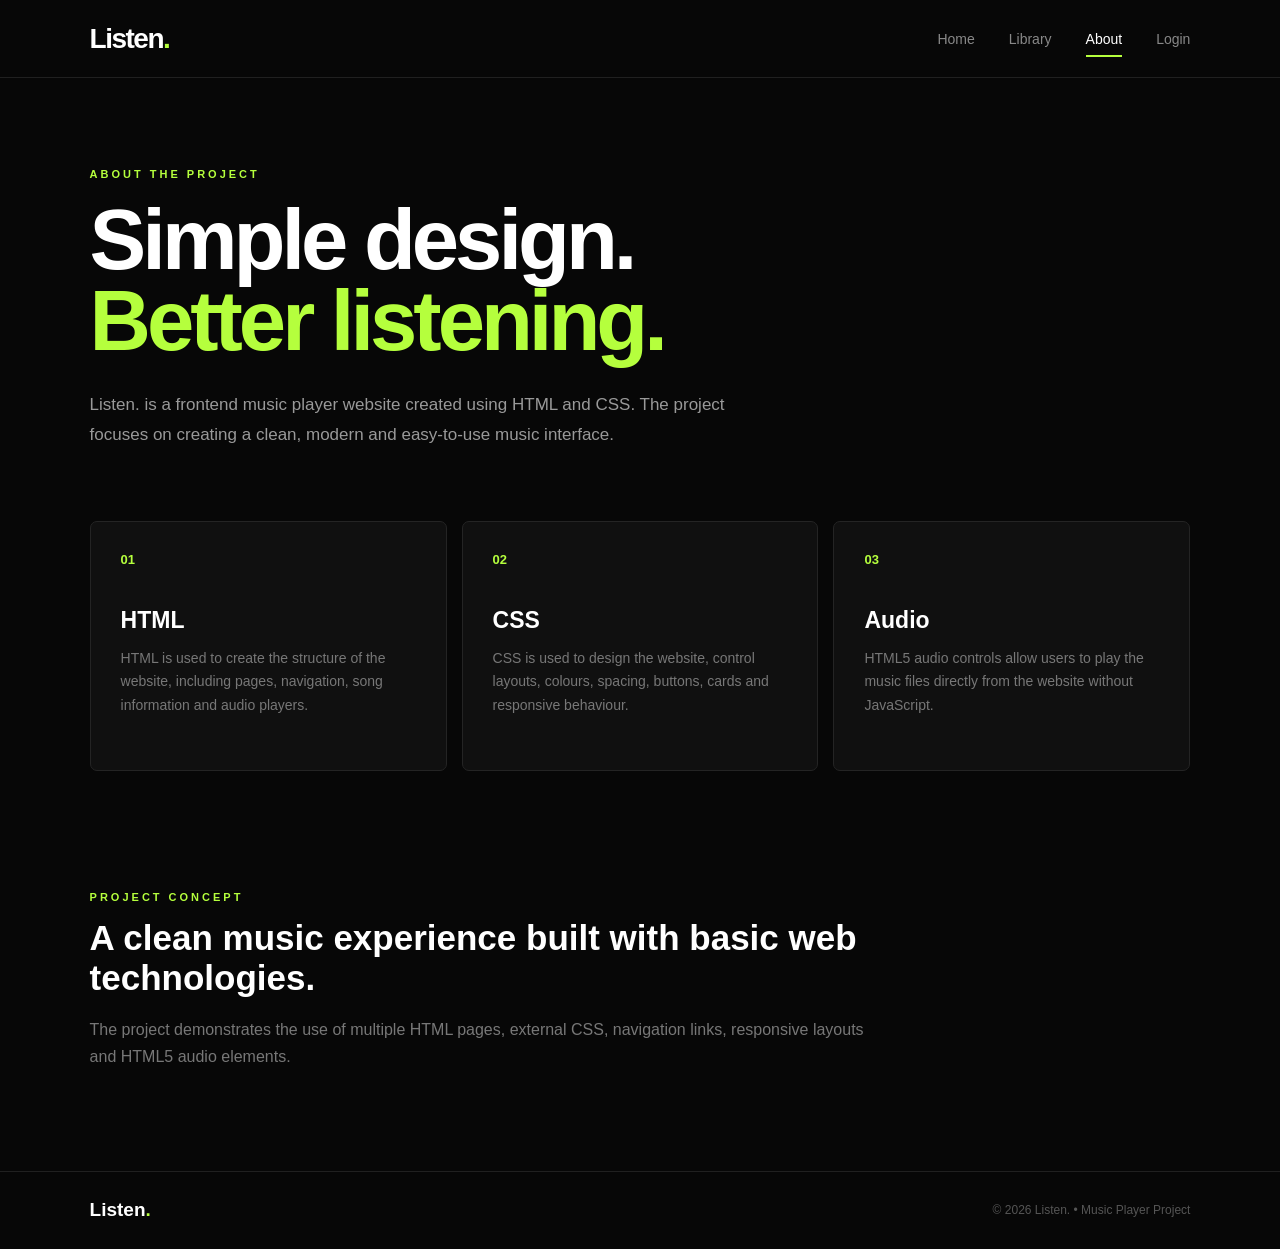
==== about.html @ 172e5a12 "Add files via upload" ====
<!DOCTYPE html>
<html lang="en">
<head>
    <meta charset="UTF-8">
    <meta name="viewport" content="width=device-width, initial-scale=1.0">
    <title>Listen. | About</title>
    <link rel="stylesheet" href="style.css">
</head>

<body>

<header class="header">

    <a href="index.html" class="logo">
        Listen<span>.</span>
    </a>

    <nav class="nav">
        <a href="index.html">Home</a>
        <a href="library.html">Library</a>
        <a href="about.html" class="active">About</a>
        <a href="login.html">Login</a>
    </nav>

</header>


<main class="page">

    <section class="about-hero">

        <p class="eyebrow">ABOUT THE PROJECT</p>

        <h1>
            Simple design.<br>
            <span>Better listening.</span>
        </h1>

        <p>
            Listen. is a frontend music player website created using
            HTML and CSS. The project focuses on creating a clean,
            modern and easy-to-use music interface.
        </p>

    </section>


    <section class="about-grid">

        <div class="about-card">

            <div class="about-icon">01</div>

            <h2>HTML</h2>

            <p>
                HTML is used to create the structure of the website,
                including pages, navigation, song information and
                audio players.
            </p>

        </div>


        <div class="about-card">

            <div class="about-icon">02</div>

            <h2>CSS</h2>

            <p>
                CSS is used to design the website, control layouts,
                colours, spacing, buttons, cards and responsive
                behaviour.
            </p>

        </div>


        <div class="about-card">

            <div class="about-icon">03</div>

            <h2>Audio</h2>

            <p>
                HTML5 audio controls allow users to play the music
                files directly from the website without JavaScript.
            </p>

        </div>

    </section>


    <section class="project-note">

        <p class="section-label">PROJECT CONCEPT</p>

        <h2>
            A clean music experience built
            with basic web technologies.
        </h2>

        <p>
            The project demonstrates the use of multiple HTML pages,
            external CSS, navigation links, responsive layouts and
            HTML5 audio elements.
        </p>

    </section>

</main>


<footer class="footer">

    <div class="footer-logo">
        Listen<span>.</span>
    </div>

    <p>© 2026 Listen. • Music Player Project</p>

</footer>

</body>
</html>
---- style.css ----
/* =========================================
   RESET
========================================= */

* {
    margin: 0;
    padding: 0;
    box-sizing: border-box;
}

html {
    scroll-behavior: smooth;
}

body {
    background: #070707;
    color: #ffffff;
    font-family: Arial, Helvetica, sans-serif;
    min-height: 100vh;
}

a {
    color: inherit;
    text-decoration: none;
}

button,
input {
    font-family: inherit;
}


/* =========================================
   HEADER
========================================= */

.header {
    height: 78px;
    padding: 0 7%;

    display: flex;
    align-items: center;
    justify-content: space-between;

    background: #070707;

    border-bottom: 1px solid #202020;
}

.logo {
    font-size: 28px;
    font-weight: 800;
    letter-spacing: -1.5px;
}

.logo span,
.footer-logo span {
    color: #b5ff3d;
}

.nav {
    display: flex;
    align-items: center;
    gap: 34px;
}

.nav a {
    position: relative;

    color: #888888;

    font-size: 14px;
    font-weight: 500;

    transition: 0.3s;
}

.nav a:hover {
    color: #ffffff;
}

.nav a.active {
    color: #ffffff;
}

.nav a.active::after {
    content: "";

    position: absolute;

    left: 0;
    right: 0;
    bottom: -10px;

    height: 2px;

    background: #b5ff3d;
}


/* =========================================
   COMMON
========================================= */

.eyebrow {
    color: #b5ff3d;

    font-size: 11px;
    font-weight: 700;

    letter-spacing: 3px;
}

.section-label {
    color: #b5ff3d;

    font-size: 11px;
    font-weight: 700;

    letter-spacing: 3px;
}

.page {
    width: 86%;
    max-width: 1250px;

    margin: auto;
}


/* =========================================
   BUTTONS
========================================= */

.btn {
    display: inline-flex;
    align-items: center;
    justify-content: center;

    min-height: 46px;

    padding: 0 24px;

    border-radius: 5px;

    font-size: 13px;
    font-weight: 700;

    transition: 0.3s;
}

.primary {
    background: #b5ff3d;
    color: #050505;
}

.primary:hover {
    transform: translateY(-2px);

    box-shadow:
        0 10px 30px rgba(181, 255, 61, 0.15);
}

.secondary {
    border: 1px solid #333333;
    color: #ffffff;
}

.secondary:hover {
    border-color: #b5ff3d;
    color: #b5ff3d;
}


/* =========================================
   HOME - HERO
========================================= */

.hero {
    min-height: 610px;

    padding: 75px 7%;

    display: flex;
    align-items: center;
    justify-content: space-between;

    overflow: hidden;

    background:
        radial-gradient(
            circle at 75% 50%,
            rgba(181, 255, 61, 0.07),
            transparent 30%
        );
}

.hero-content {
    width: 56%;
    max-width: 680px;
}

.hero h1 {
    margin-top: 22px;

    font-size: clamp(52px, 7vw, 92px);
    line-height: 0.93;

    letter-spacing: -5px;

    font-weight: 800;
}

.hero h1 span {
    display: block;
    color: #b5ff3d;
}

.hero-description {
    max-width: 480px;

    margin-top: 30px;

    color: #999999;

    font-size: 17px;
    line-height: 1.7;
}

.hero-buttons {
    display: flex;
    gap: 14px;

    margin-top: 34px;
}


/* =========================================
   HOME - RECORD
========================================= */

.hero-visual {
    width: 40%;

    display: flex;
    align-items: center;
    justify-content: center;
}

.record {
    width: 360px;
    height: 360px;

    position: relative;

    border-radius: 50%;

    background:
        repeating-radial-gradient(
            circle,
            #101010 0px,
            #101010 4px,
            #181818 5px,
            #090909 7px
        );

    border: 7px solid #151515;

    box-shadow:
        0 0 0 1px #292929,
        0 35px 80px rgba(0, 0, 0, 0.7);

    animation: rotateRecord 14s linear infinite;
}

.record::before {
    content: "";

    position: absolute;

    inset: 25px;

    border-radius: 50%;

    border: 1px solid #292929;
}

.record::after {
    content: "";

    position: absolute;

    inset: 65px;

    border-radius: 50%;

    border: 1px solid #242424;
}

.record-center {
    position: absolute;

    width: 112px;
    height: 112px;

    top: 50%;
    left: 50%;

    transform: translate(-50%, -50%);

    border-radius: 50%;

    display: flex;
    align-items: center;
    justify-content: center;

    background: #b5ff3d;

    color: #070707;

    font-size: 14px;
    font-weight: 800;

    z-index: 2;
}

.record-center::after {
    content: "";

    position: absolute;

    width: 11px;
    height: 11px;

    border-radius: 50%;

    background: #070707;
}

.record-center span {
    transform: translateY(-24px);
}

@keyframes rotateRecord {

    from {
        transform: rotate(0deg);
    }

    to {
        transform: rotate(360deg);
    }

}


/* =========================================
   HOME - FEATURED
========================================= */

.featured-section {
    width: 86%;
    max-width: 1250px;

    margin: auto;

    padding-bottom: 90px;
}

.section-heading {
    display: flex;
    align-items: flex-end;
    justify-content: space-between;

    margin-bottom: 24px;
}

.section-heading h2 {
    margin-top: 8px;

    font-size: 30px;
    letter-spacing: -1px;
}

.view-link {
    color: #888888;

    font-size: 13px;

    transition: 0.3s;
}

.view-link:hover {
    color: #b5ff3d;
}

.featured-card {
    min-height: 210px;

    padding: 32px;

    display: grid;

    grid-template-columns: 80px 1fr 1.1fr;

    align-items: center;

    gap: 30px;

    position: relative;

    overflow: hidden;

    background: #101010;

    border: 1px solid #252525;

    border-radius: 8px;
}

.featured-card::after {
    content: "";

    position: absolute;

    width: 230px;
    height: 230px;

    right: -100px;
    top: -100px;

    border-radius: 50%;

    background: #b5ff3d;

    opacity: 0.04;
}

.song-number {
    color: #333333;

    font-size: 46px;
    font-weight: 800;
}

.featured-label {
    margin-bottom: 8px;

    color: #b5ff3d;

    font-size: 10px;
    font-weight: 700;

    letter-spacing: 2px;
}

.song-info h3 {
    margin-bottom: 8px;

    font-size: 28px;
}

.artist {
    margin-bottom: 5px;

    color: #aaaaaa;

    font-size: 14px;
}

.album {
    color: #555555;

    font-size: 12px;
}

.player {
    position: relative;
    z-index: 2;
}

.player p {
    margin-bottom: 9px;

    color: #666666;

    font-size: 11px;
}

audio {
    width: 100%;
    height: 42px;
}


/* =========================================
   PAGE HEADING
========================================= */

.page-heading {
    padding: 90px 0 50px;
}

.page-heading h1 {
    margin-top: 18px;

    font-size: clamp(48px, 7vw, 82px);
    line-height: 0.95;

    letter-spacing: -4px;
}

.page-heading > p:last-child {
    max-width: 580px;

    margin-top: 22px;

    color: #888888;

    font-size: 16px;
    line-height: 1.7;
}


/* =========================================
   LIBRARY
========================================= */

.library {
    display: flex;
    flex-direction: column;

    gap: 12px;

    padding-bottom: 90px;
}

.song-card {
    min-height: 100px;

    padding: 20px 24px;

    display: grid;

    grid-template-columns: 60px 1fr 360px;

    align-items: center;

    gap: 20px;

    background: #101010;

    border: 1px solid #222222;

    border-radius: 7px;

    transition: 0.25s;
}

.song-card:hover {
    border-color: #3b3b3b;

    transform: translateX(3px);
}

.song-id {
    color: #444444;

    font-size: 18px;
    font-weight: 700;
}

.song-details h2 {
    margin-bottom: 7px;

    font-size: 17px;
    font-weight: 600;
}

.song-details p {
    color: #777777;

    font-size: 12px;
    line-height: 1.4;
}

.song-card audio {
    height: 38px;
}


/* =========================================
   ABOUT
========================================= */

.about-hero {
    max-width: 850px;

    padding: 90px 0 70px;
}

.about-hero h1 {
    margin-top: 20px;

    font-size: clamp(50px, 7vw, 85px);
    line-height: 0.95;

    letter-spacing: -4px;
}

.about-hero h1 span {
    color: #b5ff3d;
}

.about-hero > p:last-child {
    max-width: 650px;

    margin-top: 28px;

    color: #999999;

    font-size: 17px;
    line-height: 1.8;
}

.about-grid {
    display: grid;

    grid-template-columns: repeat(3, 1fr);

    gap: 15px;

    padding-bottom: 80px;
}

.about-card {
    padding: 30px;

    min-height: 250px;

    background: #101010;

    border: 1px solid #242424;

    border-radius: 7px;
}

.about-icon {
    margin-bottom: 40px;

    color: #b5ff3d;

    font-size: 13px;
    font-weight: 700;
}

.about-card h2 {
    margin-bottom: 13px;

    font-size: 23px;
}

.about-card p {
    color: #777777;

    font-size: 14px;
    line-height: 1.7;
}

.project-note {
    max-width: 800px;

    padding: 40px 0 100px;
}

.project-note h2 {
    margin-top: 15px;

    font-size: 35px;
    line-height: 1.15;
}

.project-note p:last-child {
    margin-top: 18px;

    color: #777777;

    line-height: 1.7;
}


/* =========================================
   LOGIN
========================================= */

.login-page {
    min-height: calc(100vh - 158px);

    display: flex;
    align-items: center;
    justify-content: center;

    padding: 60px 20px;
}

.login-box {
    width: 100%;
    max-width: 430px;

    padding: 42px;

    background: #101010;

    border: 1px solid #252525;

    border-radius: 8px;
}

.login-box h1 {
    margin-top: 15px;

    font-size: 48px;
    letter-spacing: -2px;
}

.login-description {
    margin-top: 10px;

    color: #777777;

    font-size: 14px;
    line-height: 1.6;
}

.input-group {
    margin-top: 25px;
}

.input-group label {
    display: block;

    margin-bottom: 8px;

    color: #cccccc;

    font-size: 12px;
}

.input-group input {
    width: 100%;

    height: 48px;

    padding: 0 14px;

    outline: none;

    background: #080808;

    color: #ffffff;

    border: 1px solid #292929;

    border-radius: 5px;

    font-size: 13px;
}

.input-group input:focus {
    border-color: #b5ff3d;
}

.input-group input::placeholder {
    color: #555555;
}

.login-options {
    margin-top: 17px;

    display: flex;
    align-items: center;
    justify-content: space-between;

    font-size: 11px;
}

.remember {
    color: #777777;
}

.remember input {
    margin-right: 5px;
}

.login-options a {
    color: #b5ff3d;
}

.login-button {
    width: 100%;

    height: 48px;

    margin-top: 27px;

    border: none;
    border-radius: 5px;

    background: #b5ff3d;

    color: #050505;

    font-size: 13px;
    font-weight: 700;

    cursor: pointer;

    transition: 0.3s;
}

.login-button:hover {
    transform: translateY(-2px);

    box-shadow:
        0 10px 25px rgba(181, 255, 61, 0.15);
}

.demo-note {
    margin-top: 20px;

    text-align: center;

    color: #444444;

    font-size: 11px;
}


/* =========================================
   FOOTER
========================================= */

.footer {
    min-height: 78px;

    padding: 0 7%;

    display: flex;
    align-items: center;
    justify-content: space-between;

    border-top: 1px solid #202020;

    color: #555555;

    font-size: 12px;
}

.footer-logo {
    color: #ffffff;

    font-size: 19px;
    font-weight: 700;
}


/* =========================================
   TABLET
========================================= */

@media (max-width: 950px) {

    .hero {
        min-height: auto;

        padding-top: 70px;
        padding-bottom: 90px;

        flex-direction: column;

        text-align: center;
    }

    .hero-content {
        width: 100%;
    }

    .hero-description {
        margin-left: auto;
        margin-right: auto;
    }

    .hero-buttons {
        justify-content: center;
    }

    .hero-visual {
        width: 100%;

        margin-top: 70px;
    }

    .record {
        width: 300px;
        height: 300px;
    }

    .featured-card {
        grid-template-columns: 60px 1fr;
    }

    .player {
        grid-column: 2;
    }

    .song-card {
        grid-template-columns: 50px 1fr;
    }

    .song-card audio {
        grid-column: 2;
    }

    .about-grid {
        grid-template-columns: 1fr;
    }

}


/* =========================================
   MOBILE
========================================= */

@media (max-width: 600px) {

    .header {
        height: auto;

        padding: 20px 6%;

        flex-direction: column;

        gap: 18px;
    }

    .nav {
        gap: 20px;
    }

    .nav a {
        font-size: 12px;
    }


    .hero {
        padding: 60px 6px 75px;
    }

    .hero-content {
        width: 88%;
    }

    .hero h1 {
        font-size: 48px;

        letter-spacing: -3px;
    }

    .hero-description {
        font-size: 14px;
    }

    .hero-buttons {
        flex-direction: column;
    }

    .btn {
        width: 100%;
    }

    .record {
        width: 245px;
        height: 245px;
    }

    .record-center {
        width: 82px;
        height: 82px;
    }


    .featured-section {
        width: 88%;
    }

    .section-heading {
        align-items: flex-start;

        flex-direction: column;

        gap: 15px;
    }

    .section-heading h2 {
        font-size: 24px;
    }

    .featured-card {
        padding: 25px;

        grid-template-columns: 1fr;

        gap: 18px;
    }

    .player {
        grid-column: auto;
    }

    .song-number {
        font-size: 32px;
    }

    .song-info h3 {
        font-size: 23px;
    }


    .page {
        width: 88%;
    }

    .page-heading {
        padding-top: 65px;
    }

    .page-heading h1 {
        font-size: 52px;
    }


    .song-card {
        padding: 20px;

        grid-template-columns: 40px 1fr;

        gap: 15px;
    }

    .song-details h2 {
        font-size: 15px;
    }

    .song-details p {
        font-size: 11px;
    }

    .song-card audio {
        width: 100%;

        grid-column: 1 / -1;
    }


    .about-hero {
        padding-top: 65px;
    }

    .about-hero h1 {
        font-size: 52px;
    }

    .about-grid {
        padding-bottom: 50px;
    }

    .project-note h2 {
        font-size: 27px;
    }


    .login-page {
        padding: 40px 6%;
    }

    .login-box {
        padding: 30px 24px;
    }

    .login-box h1 {
        font-size: 42px;
    }


    .footer {
        min-height: 100px;

        padding: 25px 6%;

        flex-direction: column;

        justify-content: center;

        gap: 10px;

        text-align: center;
    }

}
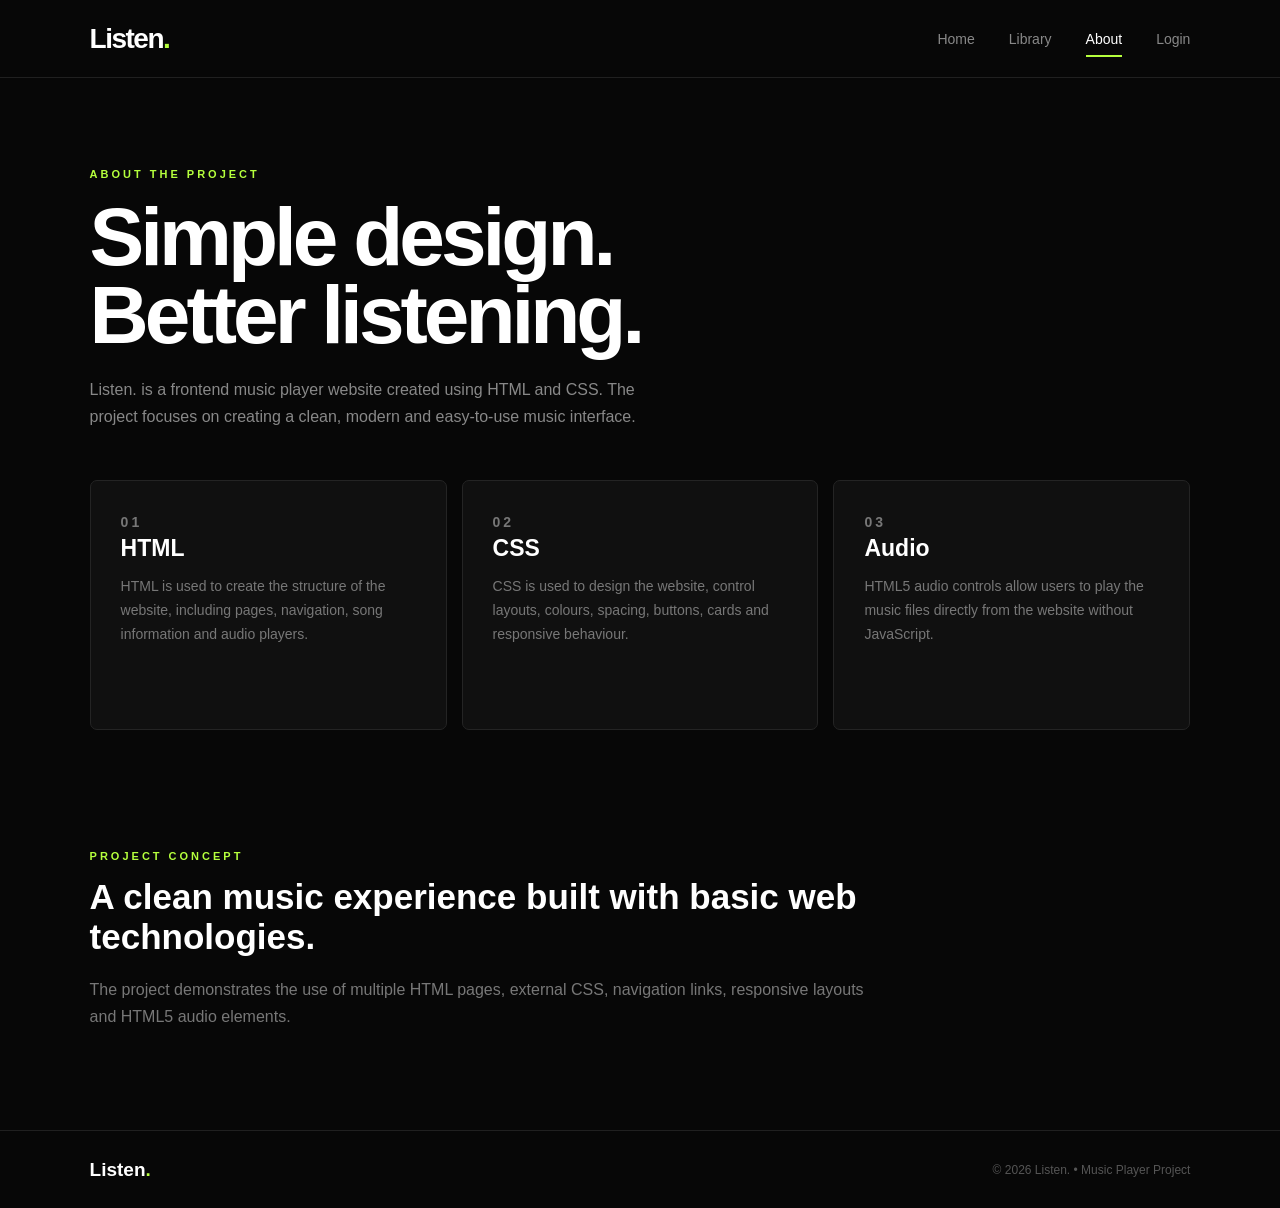
==== commit 4d0de2e9: "Refactor HTML structure and improve readability" ====
--- a/about.html
+++ b/about.html
@@ -6,122 +6,60 @@
     <title>Listen. | About</title>
     <link rel="stylesheet" href="style.css">
 </head>
-
 <body>
 
 <header class="header">
-
-    <a href="index.html" class="logo">
-        Listen<span>.</span>
-    </a>
-
+    <a href="index.html" class="logo">Listen<span>.</span></a>
     <nav class="nav">
         <a href="index.html">Home</a>
         <a href="library.html">Library</a>
         <a href="about.html" class="active">About</a>
         <a href="login.html">Login</a>
     </nav>
-
 </header>
 
-
 <main class="page">
-
-    <section class="about-hero">
-
+    <section class="page-heading">
         <p class="eyebrow">ABOUT THE PROJECT</p>
-
-        <h1>
-            Simple design.<br>
-            <span>Better listening.</span>
-        </h1>
-
+        <h1>Simple design.<br><span>Better listening.</span></h1>
         <p>
-            Listen. is a frontend music player website created using
-            HTML and CSS. The project focuses on creating a clean,
-            modern and easy-to-use music interface.
+            Listen. is a frontend music player website created using HTML and CSS.
+            The project focuses on creating a clean, modern and easy-to-use music interface.
         </p>
-
     </section>
 
-
     <section class="about-grid">
-
-        <div class="about-card">
-
-            <div class="about-icon">01</div>
-
+        <div class="about-card card">
+            <p class="eyebrow">01</p>
             <h2>HTML</h2>
-
-            <p>
-                HTML is used to create the structure of the website,
-                including pages, navigation, song information and
-                audio players.
-            </p>
-
+            <p>HTML is used to create the structure of the website, including pages, navigation, song information and audio players.</p>
         </div>
-
-
-        <div class="about-card">
-
-            <div class="about-icon">02</div>
-
+        <div class="about-card card">
+            <p class="eyebrow">02</p>
             <h2>CSS</h2>
-
-            <p>
-                CSS is used to design the website, control layouts,
-                colours, spacing, buttons, cards and responsive
-                behaviour.
-            </p>
-
+            <p>CSS is used to design the website, control layouts, colours, spacing, buttons, cards and responsive behaviour.</p>
         </div>
-
-
-        <div class="about-card">
-
-            <div class="about-icon">03</div>
-
+        <div class="about-card card">
+            <p class="eyebrow">03</p>
             <h2>Audio</h2>
-
-            <p>
-                HTML5 audio controls allow users to play the music
-                files directly from the website without JavaScript.
-            </p>
-
+            <p>HTML5 audio controls allow users to play the music files directly from the website without JavaScript.</p>
         </div>
-
     </section>
 
-
     <section class="project-note">
-
-        <p class="section-label">PROJECT CONCEPT</p>
-
-        <h2>
-            A clean music experience built
-            with basic web technologies.
-        </h2>
-
+        <p class="eyebrow">PROJECT CONCEPT</p>
+        <h2>A clean music experience built with basic web technologies.</h2>
         <p>
-            The project demonstrates the use of multiple HTML pages,
-            external CSS, navigation links, responsive layouts and
-            HTML5 audio elements.
+            The project demonstrates the use of multiple HTML pages, external CSS,
+            navigation links, responsive layouts and HTML5 audio elements.
         </p>
-
     </section>
-
 </main>
 
-
 <footer class="footer">
-
-    <div class="footer-logo">
-        Listen<span>.</span>
-    </div>
-
+    <div class="footer-logo">Listen<span>.</span></div>
     <p>© 2026 Listen. • Music Player Project</p>
-
 </footer>
 
 </body>
-</html>+</html>
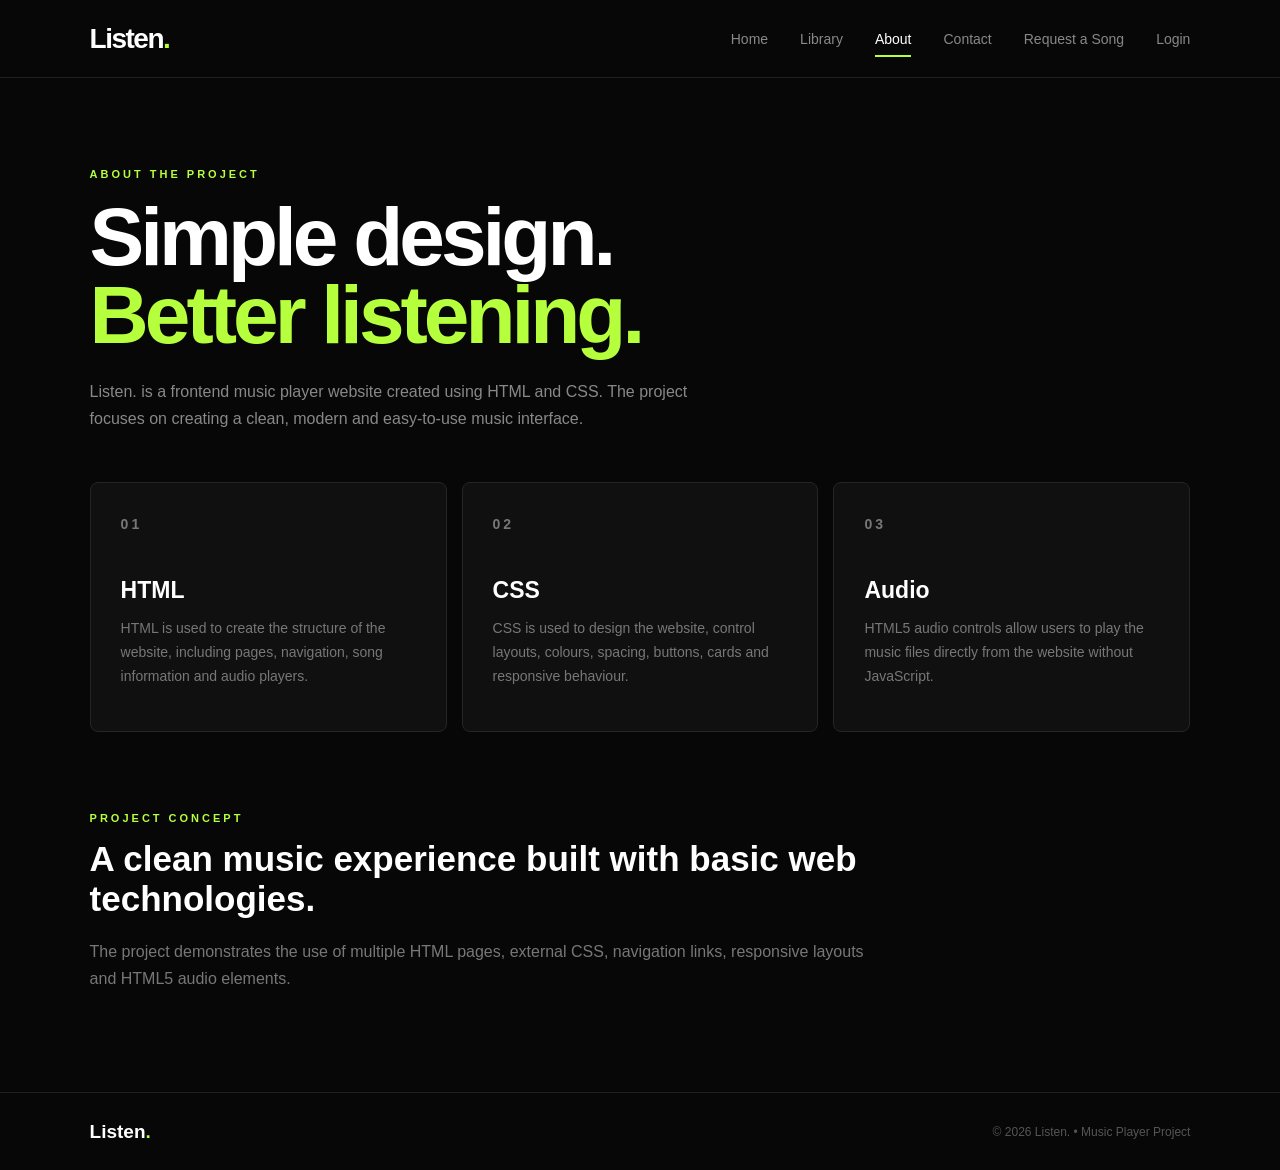
==== commit b833c534: "Add Evaluation 2 navigation and interactions" ====
--- a/about.html
+++ b/about.html
@@ -14,6 +14,8 @@
         <a href="index.html">Home</a>
         <a href="library.html">Library</a>
         <a href="about.html" class="active">About</a>
+        <a href="contact.html">Contact</a>
+        <a href="request.html">Request a Song</a>
         <a href="login.html">Login</a>
     </nav>
 </header>
@@ -61,5 +63,6 @@
     <p>© 2026 Listen. • Music Player Project</p>
 </footer>
 
+    <script src="script.js"></script>
 </body>
 </html>
--- a/style.css
+++ b/style.css
@@ -1,1110 +1,260 @@
-/* =========================================
-   RESET
-========================================= */
-
-* {
-    margin: 0;
-    padding: 0;
-    box-sizing: border-box;
-}
-
-html {
-    scroll-behavior: smooth;
-}
+* { margin: 0; padding: 0; box-sizing: border-box; }
 
 body {
     background: #070707;
-    color: #ffffff;
+    color: #fff;
     font-family: Arial, Helvetica, sans-serif;
     min-height: 100vh;
 }
 
-a {
-    color: inherit;
-    text-decoration: none;
-}
-
-button,
-input {
-    font-family: inherit;
-}
-
-
-/* =========================================
-   HEADER
-========================================= */
-
-.header {
-    height: 78px;
+a { color: inherit; text-decoration: none; }
+button, input { font-family: inherit; }
+audio { width: 100%; height: 40px; }
+
+/* Header & footer */
+.header, .footer {
     padding: 0 7%;
-
     display: flex;
     align-items: center;
     justify-content: space-between;
-
-    background: #070707;
-
-    border-bottom: 1px solid #202020;
-}
-
-.logo {
-    font-size: 28px;
-    font-weight: 800;
-    letter-spacing: -1.5px;
-}
-
-.logo span,
-.footer-logo span {
-    color: #b5ff3d;
-}
-
-.nav {
-    display: flex;
-    align-items: center;
-    gap: 34px;
-}
-
-.nav a {
-    position: relative;
-
-    color: #888888;
-
-    font-size: 14px;
-    font-weight: 500;
-
-    transition: 0.3s;
-}
-
-.nav a:hover {
-    color: #ffffff;
-}
-
-.nav a.active {
-    color: #ffffff;
-}
-
+}
+
+.header { height: 78px; border-bottom: 1px solid #202020; }
+.footer { height: 78px; border-top: 1px solid #202020; color: #555; font-size: 12px; }
+
+.logo { font-size: 28px; font-weight: 800; letter-spacing: -1.5px; }
+.footer-logo { color: #fff; font-size: 19px; font-weight: 700; }
+.logo span, .footer-logo span, .eyebrow, .hero h1 span, .about-hero h1 span { color: #b5ff3d; }
+
+.nav { display: flex; gap: 32px; }
+.nav a { position: relative; color: #888; font-size: 14px; transition: 0.3s; }
+.nav a:hover, .nav a.active { color: #fff; }
 .nav a.active::after {
     content: "";
-
     position: absolute;
-
-    left: 0;
-    right: 0;
-    bottom: -10px;
-
+    left: 0; right: 0; bottom: -10px;
     height: 2px;
-
     background: #b5ff3d;
 }
 
-
-/* =========================================
-   COMMON
-========================================= */
-
-.eyebrow {
-    color: #b5ff3d;
-
-    font-size: 11px;
-    font-weight: 700;
-
-    letter-spacing: 3px;
-}
-
-.section-label {
-    color: #b5ff3d;
-
-    font-size: 11px;
-    font-weight: 700;
-
-    letter-spacing: 3px;
-}
-
-.page {
-    width: 86%;
-    max-width: 1250px;
-
-    margin: auto;
-}
-
-
-/* =========================================
-   BUTTONS
-========================================= */
+/* Common */
+.eyebrow { font-size: 11px; font-weight: 700; letter-spacing: 3px; }
+.page { width: 86%; max-width: 1250px; margin: auto; }
+
+.card {
+    background: #101010;
+    border: 1px solid #252525;
+    border-radius: 8px;
+}
 
 .btn {
     display: inline-flex;
     align-items: center;
     justify-content: center;
-
-    min-height: 46px;
-
+    height: 46px;
     padding: 0 24px;
-
     border-radius: 5px;
-
     font-size: 13px;
     font-weight: 700;
-
+    border: 1px solid #333;
     transition: 0.3s;
 }
-
-.primary {
+.btn:hover { border-color: #b5ff3d; color: #b5ff3d; }
+.btn.primary { background: #b5ff3d; color: #050505; border-color: #b5ff3d; }
+.btn.primary:hover { color: #050505; transform: translateY(-2px); }
+
+/* Home */
+.hero {
+    padding: 75px 7%;
+    display: flex;
+    align-items: center;
+    justify-content: space-between;
+    background: radial-gradient(circle at 75% 50%, rgba(181, 255, 61, 0.07), transparent 30%);
+}
+
+.hero-content { width: 56%; max-width: 680px; }
+
+.hero h1 {
+    margin-top: 22px;
+    font-size: clamp(52px, 7vw, 92px);
+    line-height: 0.93;
+    letter-spacing: -5px;
+}
+.hero h1 span { display: block; }
+
+.hero-description { max-width: 480px; margin-top: 30px; color: #999; font-size: 17px; line-height: 1.7; }
+.hero-buttons { display: flex; gap: 14px; margin-top: 34px; }
+
+.hero-visual { width: 40%; display: flex; justify-content: center; }
+
+.record {
+    position: relative;
+    width: 340px;
+    height: 340px;
+    border-radius: 50%;
+    border: 7px solid #151515;
+    background: repeating-radial-gradient(circle, #101010 0, #101010 4px, #181818 5px, #090909 7px);
+    box-shadow: 0 35px 80px rgba(0, 0, 0, 0.7);
+    animation: spin 14s linear infinite;
+}
+
+.record-center {
+    position: absolute;
+    top: 50%; left: 50%;
+    width: 112px; height: 112px;
+    transform: translate(-50%, -50%);
+    border-radius: 50%;
+    display: flex;
+    align-items: center;
+    justify-content: center;
+    background: #b5ff3d;
+    color: #070707;
+    font-size: 14px;
+    font-weight: 800;
+}
+
+@keyframes spin { to { transform: rotate(360deg); } }
+
+.section-heading {
+    display: flex;
+    align-items: flex-end;
+    justify-content: space-between;
+    margin-bottom: 24px;
+}
+.section-heading h2 { margin-top: 8px; font-size: 30px; letter-spacing: -1px; }
+.view-link { color: #888; font-size: 13px; transition: 0.3s; }
+.view-link:hover { color: #b5ff3d; }
+
+.featured-card {
+    padding: 32px;
+    display: grid;
+    grid-template-columns: 80px 1fr 1.1fr;
+    align-items: center;
+    gap: 30px;
+    margin-bottom: 90px;
+}
+.song-number { color: #333; font-size: 46px; font-weight: 800; }
+.song-info h3 { margin: 8px 0; font-size: 28px; }
+.artist { color: #aaa; font-size: 14px; margin-bottom: 5px; }
+.album { color: #555; font-size: 12px; }
+.player p { margin-bottom: 9px; color: #666; font-size: 11px; }
+
+/* Page headings (Library & About) */
+.page-heading { max-width: 850px; padding: 90px 0 50px; }
+.page-heading h1 {
+    margin-top: 18px;
+    font-size: clamp(48px, 7vw, 82px);
+    line-height: 0.95;
+    letter-spacing: -4px;
+}
+.page-heading h1 span { color: #b5ff3d; }
+.page-heading p:last-child { max-width: 620px; margin-top: 24px; color: #888; font-size: 16px; line-height: 1.7; }
+
+/* Library */
+.library { display: flex; flex-direction: column; gap: 12px; padding-bottom: 90px; counter-reset: song; }
+
+.song-card {
+    padding: 20px 24px;
+    display: grid;
+    grid-template-columns: 60px 1fr 360px;
+    align-items: center;
+    gap: 20px;
+    border-color: #222;
+    transition: 0.25s;
+}
+.song-card:hover { border-color: #3b3b3b; transform: translateX(3px); }
+
+.song-card::before {
+    counter-increment: song;
+    content: counter(song, decimal-leading-zero);
+    color: #444;
+    font-size: 18px;
+    font-weight: 700;
+}
+
+.song-card h2 { margin-bottom: 7px; font-size: 17px; font-weight: 600; }
+.song-card p { color: #777; font-size: 12px; line-height: 1.4; }
+
+/* About */
+.about-grid { display: grid; grid-template-columns: repeat(3, 1fr); gap: 15px; padding-bottom: 80px; }
+.about-card { padding: 30px; min-height: 250px; }
+.about-card .eyebrow { margin-bottom: 40px; }
+.about-card h2 { margin-bottom: 13px; font-size: 23px; }
+.about-card p { color: #777; font-size: 14px; line-height: 1.7; }
+
+.project-note { max-width: 800px; padding-bottom: 100px; }
+.project-note h2 { margin: 15px 0 18px; font-size: 35px; line-height: 1.15; }
+.project-note p:last-child { color: #777; line-height: 1.7; }
+
+/* Login */
+.login-page {
+    min-height: calc(100vh - 156px);
+    display: flex;
+    align-items: center;
+    justify-content: center;
+    padding: 60px 20px;
+}
+
+.login-box { width: 100%; max-width: 430px; padding: 42px; }
+.login-box h1 { margin-top: 15px; font-size: 48px; letter-spacing: -2px; }
+.login-description { margin-top: 10px; color: #777; font-size: 14px; }
+
+.input-group { margin-top: 25px; }
+.input-group label { display: block; margin-bottom: 8px; color: #ccc; font-size: 12px; }
+.input-group input {
+    width: 100%;
+    height: 48px;
+    padding: 0 14px;
+    outline: none;
+    background: #080808;
+    color: #fff;
+    border: 1px solid #292929;
+    border-radius: 5px;
+    font-size: 13px;
+}
+.input-group input:focus { border-color: #b5ff3d; }
+
+.login-options { margin-top: 17px; display: flex; justify-content: space-between; font-size: 11px; }
+.login-options label { color: #777; }
+.login-options a { color: #b5ff3d; }
+
+.login-button {
+    width: 100%;
+    height: 48px;
+    margin-top: 27px;
+    border: none;
+    border-radius: 5px;
     background: #b5ff3d;
     color: #050505;
-}
-
-.primary:hover {
-    transform: translateY(-2px);
-
-    box-shadow:
-        0 10px 30px rgba(181, 255, 61, 0.15);
-}
-
-.secondary {
-    border: 1px solid #333333;
-    color: #ffffff;
-}
-
-.secondary:hover {
-    border-color: #b5ff3d;
-    color: #b5ff3d;
-}
-
-
-/* =========================================
-   HOME - HERO
-========================================= */
-
-.hero {
-    min-height: 610px;
-
-    padding: 75px 7%;
-
-    display: flex;
-    align-items: center;
-    justify-content: space-between;
-
-    overflow: hidden;
-
-    background:
-        radial-gradient(
-            circle at 75% 50%,
-            rgba(181, 255, 61, 0.07),
-            transparent 30%
-        );
-}
-
-.hero-content {
-    width: 56%;
-    max-width: 680px;
-}
-
-.hero h1 {
-    margin-top: 22px;
-
-    font-size: clamp(52px, 7vw, 92px);
-    line-height: 0.93;
-
-    letter-spacing: -5px;
-
-    font-weight: 800;
-}
-
-.hero h1 span {
-    display: block;
-    color: #b5ff3d;
-}
-
-.hero-description {
-    max-width: 480px;
-
-    margin-top: 30px;
-
-    color: #999999;
-
-    font-size: 17px;
-    line-height: 1.7;
-}
-
-.hero-buttons {
-    display: flex;
-    gap: 14px;
-
-    margin-top: 34px;
-}
-
-
-/* =========================================
-   HOME - RECORD
-========================================= */
-
-.hero-visual {
-    width: 40%;
-
-    display: flex;
-    align-items: center;
-    justify-content: center;
-}
-
-.record {
-    width: 360px;
-    height: 360px;
-
-    position: relative;
-
-    border-radius: 50%;
-
-    background:
-        repeating-radial-gradient(
-            circle,
-            #101010 0px,
-            #101010 4px,
-            #181818 5px,
-            #090909 7px
-        );
-
-    border: 7px solid #151515;
-
-    box-shadow:
-        0 0 0 1px #292929,
-        0 35px 80px rgba(0, 0, 0, 0.7);
-
-    animation: rotateRecord 14s linear infinite;
-}
-
-.record::before {
-    content: "";
-
-    position: absolute;
-
-    inset: 25px;
-
-    border-radius: 50%;
-
-    border: 1px solid #292929;
-}
-
-.record::after {
-    content: "";
-
-    position: absolute;
-
-    inset: 65px;
-
-    border-radius: 50%;
-
-    border: 1px solid #242424;
-}
-
-.record-center {
-    position: absolute;
-
-    width: 112px;
-    height: 112px;
-
-    top: 50%;
-    left: 50%;
-
-    transform: translate(-50%, -50%);
-
-    border-radius: 50%;
-
-    display: flex;
-    align-items: center;
-    justify-content: center;
-
-    background: #b5ff3d;
-
-    color: #070707;
-
-    font-size: 14px;
-    font-weight: 800;
-
-    z-index: 2;
-}
-
-.record-center::after {
-    content: "";
-
-    position: absolute;
-
-    width: 11px;
-    height: 11px;
-
-    border-radius: 50%;
-
-    background: #070707;
-}
-
-.record-center span {
-    transform: translateY(-24px);
-}
-
-@keyframes rotateRecord {
-
-    from {
-        transform: rotate(0deg);
-    }
-
-    to {
-        transform: rotate(360deg);
-    }
-
-}
-
-
-/* =========================================
-   HOME - FEATURED
-========================================= */
-
-.featured-section {
-    width: 86%;
-    max-width: 1250px;
-
-    margin: auto;
-
-    padding-bottom: 90px;
-}
-
-.section-heading {
-    display: flex;
-    align-items: flex-end;
-    justify-content: space-between;
-
-    margin-bottom: 24px;
-}
-
-.section-heading h2 {
-    margin-top: 8px;
-
-    font-size: 30px;
-    letter-spacing: -1px;
-}
-
-.view-link {
-    color: #888888;
-
-    font-size: 13px;
-
-    transition: 0.3s;
-}
-
-.view-link:hover {
-    color: #b5ff3d;
-}
-
-.featured-card {
-    min-height: 210px;
-
-    padding: 32px;
-
-    display: grid;
-
-    grid-template-columns: 80px 1fr 1.1fr;
-
-    align-items: center;
-
-    gap: 30px;
-
-    position: relative;
-
-    overflow: hidden;
-
-    background: #101010;
-
-    border: 1px solid #252525;
-
-    border-radius: 8px;
-}
-
-.featured-card::after {
-    content: "";
-
-    position: absolute;
-
-    width: 230px;
-    height: 230px;
-
-    right: -100px;
-    top: -100px;
-
-    border-radius: 50%;
-
-    background: #b5ff3d;
-
-    opacity: 0.04;
-}
-
-.song-number {
-    color: #333333;
-
-    font-size: 46px;
-    font-weight: 800;
-}
-
-.featured-label {
-    margin-bottom: 8px;
-
-    color: #b5ff3d;
-
-    font-size: 10px;
-    font-weight: 700;
-
-    letter-spacing: 2px;
-}
-
-.song-info h3 {
-    margin-bottom: 8px;
-
-    font-size: 28px;
-}
-
-.artist {
-    margin-bottom: 5px;
-
-    color: #aaaaaa;
-
-    font-size: 14px;
-}
-
-.album {
-    color: #555555;
-
-    font-size: 12px;
-}
-
-.player {
-    position: relative;
-    z-index: 2;
-}
-
-.player p {
-    margin-bottom: 9px;
-
-    color: #666666;
-
-    font-size: 11px;
-}
-
-audio {
-    width: 100%;
-    height: 42px;
-}
-
-
-/* =========================================
-   PAGE HEADING
-========================================= */
-
-.page-heading {
-    padding: 90px 0 50px;
-}
-
-.page-heading h1 {
-    margin-top: 18px;
-
-    font-size: clamp(48px, 7vw, 82px);
-    line-height: 0.95;
-
-    letter-spacing: -4px;
-}
-
-.page-heading > p:last-child {
-    max-width: 580px;
-
-    margin-top: 22px;
-
-    color: #888888;
-
-    font-size: 16px;
-    line-height: 1.7;
-}
-
-
-/* =========================================
-   LIBRARY
-========================================= */
-
-.library {
-    display: flex;
-    flex-direction: column;
-
-    gap: 12px;
-
-    padding-bottom: 90px;
-}
-
-.song-card {
-    min-height: 100px;
-
-    padding: 20px 24px;
-
-    display: grid;
-
-    grid-template-columns: 60px 1fr 360px;
-
-    align-items: center;
-
-    gap: 20px;
-
-    background: #101010;
-
-    border: 1px solid #222222;
-
-    border-radius: 7px;
-
-    transition: 0.25s;
-}
-
-.song-card:hover {
-    border-color: #3b3b3b;
-
-    transform: translateX(3px);
-}
-
-.song-id {
-    color: #444444;
-
-    font-size: 18px;
-    font-weight: 700;
-}
-
-.song-details h2 {
-    margin-bottom: 7px;
-
-    font-size: 17px;
-    font-weight: 600;
-}
-
-.song-details p {
-    color: #777777;
-
-    font-size: 12px;
-    line-height: 1.4;
-}
-
-.song-card audio {
-    height: 38px;
-}
-
-
-/* =========================================
-   ABOUT
-========================================= */
-
-.about-hero {
-    max-width: 850px;
-
-    padding: 90px 0 70px;
-}
-
-.about-hero h1 {
-    margin-top: 20px;
-
-    font-size: clamp(50px, 7vw, 85px);
-    line-height: 0.95;
-
-    letter-spacing: -4px;
-}
-
-.about-hero h1 span {
-    color: #b5ff3d;
-}
-
-.about-hero > p:last-child {
-    max-width: 650px;
-
-    margin-top: 28px;
-
-    color: #999999;
-
-    font-size: 17px;
-    line-height: 1.8;
-}
-
-.about-grid {
-    display: grid;
-
-    grid-template-columns: repeat(3, 1fr);
-
-    gap: 15px;
-
-    padding-bottom: 80px;
-}
-
-.about-card {
-    padding: 30px;
-
-    min-height: 250px;
-
-    background: #101010;
-
-    border: 1px solid #242424;
-
-    border-radius: 7px;
-}
-
-.about-icon {
-    margin-bottom: 40px;
-
-    color: #b5ff3d;
-
     font-size: 13px;
     font-weight: 700;
-}
-
-.about-card h2 {
-    margin-bottom: 13px;
-
-    font-size: 23px;
-}
-
-.about-card p {
-    color: #777777;
-
-    font-size: 14px;
-    line-height: 1.7;
-}
-
-.project-note {
-    max-width: 800px;
-
-    padding: 40px 0 100px;
-}
-
-.project-note h2 {
-    margin-top: 15px;
-
-    font-size: 35px;
-    line-height: 1.15;
-}
-
-.project-note p:last-child {
-    margin-top: 18px;
-
-    color: #777777;
-
-    line-height: 1.7;
-}
-
-
-/* =========================================
-   LOGIN
-========================================= */
-
-.login-page {
-    min-height: calc(100vh - 158px);
-
-    display: flex;
-    align-items: center;
-    justify-content: center;
-
-    padding: 60px 20px;
-}
-
-.login-box {
-    width: 100%;
-    max-width: 430px;
-
-    padding: 42px;
-
-    background: #101010;
-
-    border: 1px solid #252525;
-
-    border-radius: 8px;
-}
-
-.login-box h1 {
-    margin-top: 15px;
-
-    font-size: 48px;
-    letter-spacing: -2px;
-}
-
-.login-description {
-    margin-top: 10px;
-
-    color: #777777;
-
-    font-size: 14px;
-    line-height: 1.6;
-}
-
-.input-group {
-    margin-top: 25px;
-}
-
-.input-group label {
-    display: block;
-
-    margin-bottom: 8px;
-
-    color: #cccccc;
-
-    font-size: 12px;
-}
-
-.input-group input {
-    width: 100%;
-
-    height: 48px;
-
-    padding: 0 14px;
-
-    outline: none;
-
-    background: #080808;
-
-    color: #ffffff;
-
-    border: 1px solid #292929;
-
-    border-radius: 5px;
-
-    font-size: 13px;
-}
-
-.input-group input:focus {
-    border-color: #b5ff3d;
-}
-
-.input-group input::placeholder {
-    color: #555555;
-}
-
-.login-options {
-    margin-top: 17px;
-
-    display: flex;
-    align-items: center;
-    justify-content: space-between;
-
-    font-size: 11px;
-}
-
-.remember {
-    color: #777777;
-}
-
-.remember input {
-    margin-right: 5px;
-}
-
-.login-options a {
-    color: #b5ff3d;
-}
-
-.login-button {
-    width: 100%;
-
-    height: 48px;
-
-    margin-top: 27px;
-
-    border: none;
-    border-radius: 5px;
-
-    background: #b5ff3d;
-
-    color: #050505;
-
-    font-size: 13px;
-    font-weight: 700;
-
     cursor: pointer;
-
-    transition: 0.3s;
-}
-
-.login-button:hover {
-    transform: translateY(-2px);
-
-    box-shadow:
-        0 10px 25px rgba(181, 255, 61, 0.15);
-}
-
-.demo-note {
-    margin-top: 20px;
-
-    text-align: center;
-
-    color: #444444;
-
-    font-size: 11px;
-}
-
-
-/* =========================================
-   FOOTER
-========================================= */
-
-.footer {
-    min-height: 78px;
-
-    padding: 0 7%;
-
-    display: flex;
-    align-items: center;
-    justify-content: space-between;
-
-    border-top: 1px solid #202020;
-
-    color: #555555;
-
-    font-size: 12px;
-}
-
-.footer-logo {
-    color: #ffffff;
-
-    font-size: 19px;
-    font-weight: 700;
-}
-
-
-/* =========================================
-   TABLET
-========================================= */
-
-@media (max-width: 950px) {
-
-    .hero {
-        min-height: auto;
-
-        padding-top: 70px;
-        padding-bottom: 90px;
-
-        flex-direction: column;
-
-        text-align: center;
-    }
-
-    .hero-content {
-        width: 100%;
-    }
-
-    .hero-description {
-        margin-left: auto;
-        margin-right: auto;
-    }
-
-    .hero-buttons {
-        justify-content: center;
-    }
-
-    .hero-visual {
-        width: 100%;
-
-        margin-top: 70px;
-    }
-
-    .record {
-        width: 300px;
-        height: 300px;
-    }
-
-    .featured-card {
-        grid-template-columns: 60px 1fr;
-    }
-
-    .player {
-        grid-column: 2;
-    }
-
-    .song-card {
-        grid-template-columns: 50px 1fr;
-    }
-
-    .song-card audio {
-        grid-column: 2;
-    }
-
-    .about-grid {
-        grid-template-columns: 1fr;
-    }
-
-}
-
-
-/* =========================================
-   MOBILE
-========================================= */
-
-@media (max-width: 600px) {
-
-    .header {
-        height: auto;
-
-        padding: 20px 6%;
-
-        flex-direction: column;
-
-        gap: 18px;
-    }
-
-    .nav {
-        gap: 20px;
-    }
-
-    .nav a {
-        font-size: 12px;
-    }
-
-
-    .hero {
-        padding: 60px 6px 75px;
-    }
-
-    .hero-content {
-        width: 88%;
-    }
-
-    .hero h1 {
-        font-size: 48px;
-
-        letter-spacing: -3px;
-    }
-
-    .hero-description {
-        font-size: 14px;
-    }
-
-    .hero-buttons {
-        flex-direction: column;
-    }
-
-    .btn {
-        width: 100%;
-    }
-
-    .record {
-        width: 245px;
-        height: 245px;
-    }
-
-    .record-center {
-        width: 82px;
-        height: 82px;
-    }
-
-
-    .featured-section {
-        width: 88%;
-    }
-
-    .section-heading {
-        align-items: flex-start;
-
-        flex-direction: column;
-
-        gap: 15px;
-    }
-
-    .section-heading h2 {
-        font-size: 24px;
-    }
-
-    .featured-card {
-        padding: 25px;
-
-        grid-template-columns: 1fr;
-
-        gap: 18px;
-    }
-
-    .player {
-        grid-column: auto;
-    }
-
-    .song-number {
-        font-size: 32px;
-    }
-
-    .song-info h3 {
-        font-size: 23px;
-    }
-
-
-    .page {
-        width: 88%;
-    }
-
-    .page-heading {
-        padding-top: 65px;
-    }
-
-    .page-heading h1 {
-        font-size: 52px;
-    }
-
-
-    .song-card {
-        padding: 20px;
-
-        grid-template-columns: 40px 1fr;
-
-        gap: 15px;
-    }
-
-    .song-details h2 {
-        font-size: 15px;
-    }
-
-    .song-details p {
-        font-size: 11px;
-    }
-
-    .song-card audio {
-        width: 100%;
-
-        grid-column: 1 / -1;
-    }
-
-
-    .about-hero {
-        padding-top: 65px;
-    }
-
-    .about-hero h1 {
-        font-size: 52px;
-    }
-
-    .about-grid {
-        padding-bottom: 50px;
-    }
-
-    .project-note h2 {
-        font-size: 27px;
-    }
-
-
-    .login-page {
-        padding: 40px 6%;
-    }
-
-    .login-box {
-        padding: 30px 24px;
-    }
-
-    .login-box h1 {
-        font-size: 42px;
-    }
-
-
-    .footer {
-        min-height: 100px;
-
-        padding: 25px 6%;
-
-        flex-direction: column;
-
-        justify-content: center;
-
-        gap: 10px;
-
-        text-align: center;
-    }
-
-}+}
+
+.demo-note { margin-top: 20px; text-align: center; color: #444; font-size: 11px; }
+
+/* Responsive */
+@media (max-width: 800px) {
+    .header { height: auto; padding: 20px 6%; flex-direction: column; gap: 16px; }
+    .footer { height: auto; padding: 25px 6%; flex-direction: column; gap: 10px; }
+    .nav { gap: 20px; }
+    .nav a { font-size: 12px; }
+
+    .hero { padding: 60px 6%; flex-direction: column; text-align: center; }
+    .hero-content, .hero-visual { width: 100%; }
+    .hero h1 { font-size: 48px; letter-spacing: -3px; }
+    .hero-description { margin: 30px auto 0; font-size: 14px; }
+    .hero-buttons { flex-direction: column; }
+    .hero-visual { margin-top: 60px; }
+    .record { width: 250px; height: 250px; }
+    .record-center { width: 82px; height: 82px; }
+
+    .section-heading { flex-direction: column; align-items: flex-start; gap: 15px; }
+    .featured-card, .song-card { grid-template-columns: 1fr; gap: 15px; }
+    .song-number { font-size: 32px; }
+
+    .page-heading { padding-top: 65px; }
+    .page-heading h1 { font-size: 52px; letter-spacing: -3px; }
+    .about-grid { grid-template-columns: 1fr; }
+    .login-box { padding: 30px 24px; }
+}
